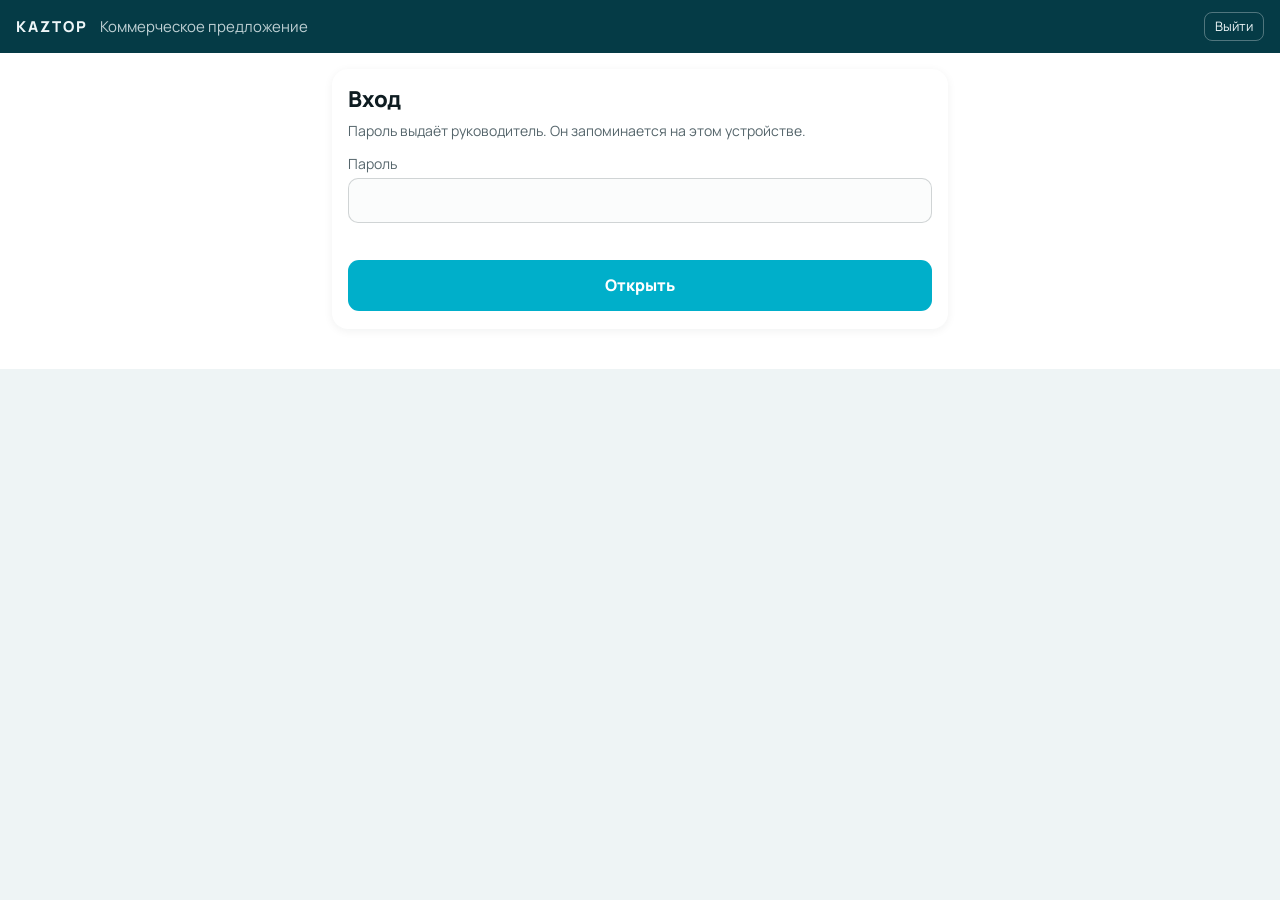
==== index.html @ ac6364ca "Kaztop KP web" ====
<!doctype html>
<html lang="ru">
<head>
<meta charset="utf-8">
<meta name="viewport" content="width=device-width, initial-scale=1, viewport-fit=cover">
<meta name="robots" content="noindex, nofollow">
<meta name="theme-color" content="#053b46">
<title>Kaztop · коммерческое предложение</title>
<link rel="stylesheet" href="kp.css">
<link rel="stylesheet" href="ui.css">
</head>
<body>
<header class="top"><span class="top__brand">KAZTOP</span><span class="top__title">Коммерческое предложение</span><button type="button" id="b-logout" class="top__out" title="Выйти">Выйти</button></header>

<section id="lock" class="screen" hidden>
  <form id="lock-form" class="panel">
    <h1>Вход</h1>
    <p class="hint">Пароль выдаёт руководитель. Он запоминается на этом устройстве.</p>
    <label class="field"><span>Пароль</span><input id="password" type="password" autocomplete="current-password" required></label>
    <p id="lock-error" class="error" role="alert"></p>
    <button type="submit" class="primary">Открыть</button>
  </form>
</section>

<section id="form" class="screen" hidden>
  <form id="kp-form" class="panel" autocomplete="off">
    <h1>Новое КП</h1>
    <label class="field"><span>Что за помещение</span><input id="f-object" type="text" placeholder="Склад готовой продукции" required maxlength="60"></label>
    <label class="field"><span>Компания или объект</span><input id="f-company" type="text" placeholder="ТОО «Ромашка» (можно пусто)" maxlength="60"></label>
    <div class="row">
      <label class="field"><span>Площадь, м²</span><input id="f-area" type="text" inputmode="decimal" placeholder="1200" required></label>
      <label class="field"><span>Город</span><input id="f-city" type="text" placeholder="Караганда" maxlength="40"></label>
    </div>
    <label class="field"><span>Тип помещения</span><select id="f-room"></select></label>
    <label class="field"><span>Конструкция пола</span><select id="f-system"></select></label>
    <label class="field"><span>Показать вариант для сравнения</span><select id="f-alt"></select></label>
    <label class="field"><span>Основание</span><select id="f-base"></select></label>
    <div class="row">
      <label class="field"><span>Цвет RAL</span><select id="f-ral"></select></label>
      <label class="field"><span>Номер КП</span><input id="f-number" type="text" required></label>
    </div>
    <label class="field" hidden><span>Менеджер</span><select id="f-manager"></select></label>
    <label class="check"><input id="f-colour" type="checkbox"> Добавить страницу с цветами и флоками</label>
    <p class="hint">Без ФИО и телефонов клиента: в КП только компания, объект и город. Цены действуют <span id="f-valid"></span> дней.</p>
    <p id="form-error" class="error" role="alert"></p>
    <button type="submit" class="primary">Собрать КП</button>
  </form>
</section>

<section id="result" class="screen" hidden>
  <div class="panel panel--bar">
    <div class="bar-title" id="r-title"></div>
    <div class="actions">
      <button type="button" id="b-download" class="primary">Скачать PDF</button>
      <button type="button" id="b-share" class="primary" hidden>Отправить в WhatsApp</button>
      <button type="button" id="b-copy">Текст сообщения</button>
      <button type="button" id="b-edit">Изменить</button>
    </div>
    <p id="status" class="status"></p>
    <textarea id="wa-text" class="wa-text" rows="5" readonly hidden></textarea>
  </div>
  <div class="preview"><div id="pages" class="pages"></div></div>
  <div id="a4" class="a4-holder" aria-hidden="true"></div>
</section>

<script src="vendor/html2canvas.min.js"></script>
<script src="vendor/jspdf.umd.min.js"></script>
<script src="app.js"></script>
<script src="ui.js"></script>
</body>
</html>
---- kp.css ----
/* КП Kaztop: страницы под телефон 390×693 px. Токены сайта kaztop.com.kz. Шрифты статические (без Type 3). */
@font-face { font-family: "Manrope"; src: url("assets/fonts/Manrope-400.ttf") format("truetype"); font-weight: 400; font-style: normal; }
@font-face { font-family: "Manrope"; src: url("assets/fonts/Manrope-500.ttf") format("truetype"); font-weight: 500; font-style: normal; }
@font-face { font-family: "Manrope"; src: url("assets/fonts/Manrope-600.ttf") format("truetype"); font-weight: 600; font-style: normal; }
@font-face { font-family: "Manrope"; src: url("assets/fonts/Manrope-700.ttf") format("truetype"); font-weight: 700; font-style: normal; }
@font-face { font-family: "Manrope"; src: url("assets/fonts/Manrope-800.ttf") format("truetype"); font-weight: 800; font-style: normal; }
@font-face { font-family: "Unbounded"; src: url("assets/fonts/Unbounded-700.ttf") format("truetype"); font-weight: 700; font-style: normal; }
@font-face { font-family: "Unbounded"; src: url("assets/fonts/Unbounded-800.ttf") format("truetype"); font-weight: 800; font-style: normal; }
/* Знак тенге U+20B8 есть только в Unbounded: подставляем его на любой вес без синтеза */
@font-face { font-family: "Tenge"; src: url("assets/fonts/Unbounded-700.ttf") format("truetype"); font-weight: 100 900; font-style: normal; unicode-range: U+20B8; }

:root {
  --kz: #00afca;
  --kz-deep: #053b46;
  --kz-300: #5fd2e2;
  --gold: #ffce1f;
  --gold-deep: #efb400;
  --ink: #06171c;
  --ink-2: #0b242c;
  --bg: #fbfcfc;
  --surface: #ffffff;
  --surface-2: #eef4f5;
  --text: #0e1c21;
  --muted: #55656b;
  --on-dark: #eef6f8;
  --on-dark-muted: #9fb9c0;
  --line: rgba(14, 28, 33, 0.10);
  --line-dark: rgba(255, 255, 255, 0.14);
  --radius: 16px;
  --radius-sm: 11px;
  --font: "Manrope", "Tenge", "Segoe UI", system-ui, sans-serif;
  --font-num: "Unbounded", "Tenge", "Manrope", sans-serif;
  --pw: 390px;
  --ph: 693px;
  --pad: 22px;
}

@page { size: 390px 693px; margin: 0; }
* { box-sizing: border-box; }
html, body { margin: 0; padding: 0; background: #fff; }
body {
  font-family: var(--font);
  font-size: 15px;
  line-height: 1.45;
  color: var(--text);
  -webkit-print-color-adjust: exact;
  print-color-adjust: exact;
}
a { color: inherit; text-decoration: none; }
p { margin: 0; }
ul { margin: 0; padding: 0; list-style: none; }
img { display: block; }

.page {
  width: var(--pw);
  height: var(--ph);
  overflow: hidden;
  position: relative;
  padding: var(--pad);
  background: var(--bg);
  break-after: page;
  page-break-after: always;
  display: flex;
  flex-direction: column;
}
.page:last-child { break-after: auto; page-break-after: auto; }
.page--dark { background: var(--ink); color: var(--on-dark); }

/* Бегущая шапка страницы */
.rh { display: flex; justify-content: space-between; align-items: center; font-size: 14px; color: var(--muted); font-weight: 600; margin-bottom: 14px; }
.page--dark .rh { color: var(--on-dark-muted); }
.rh__brand { display: inline-flex; align-items: center; gap: 6px; letter-spacing: 0.04em; }
.rh__brand svg { width: 16px; height: 16px; color: var(--kz); }
.rh__num { font-weight: 500; }

h1, h2, h3 { margin: 0; font-weight: 800; letter-spacing: -0.01em; line-height: 1.12; }
h2 { font-size: 24px; margin-bottom: 12px; }
h3 { font-size: 16px; margin-bottom: 6px; }
.eyebrow { font-size: 14px; font-weight: 700; color: var(--kz); text-transform: uppercase; letter-spacing: 0.08em; margin-bottom: 6px; }
.page--dark .eyebrow { color: var(--kz-300); }
.muted { color: var(--muted); }
.page--dark .muted { color: var(--on-dark-muted); }
.small { font-size: 14px; }
.lead { font-size: 16px; font-weight: 700; }
.gives { color: var(--muted); margin-top: 4px; }
.spacer { flex: 1; }

/* Обложка */
.cover { padding: 0; background: var(--ink); color: var(--on-dark); }
.cover__photo { position: absolute; left: 0; top: 0; width: 390px; height: 400px; background-size: cover; background-position: center; }
.cover__shade { position: absolute; left: 0; top: 0; width: 390px; height: 400px; background: linear-gradient(180deg, rgba(6,23,28,0.35) 0%, rgba(6,23,28,0.05) 45%, rgba(6,23,28,0.92) 100%); }
.cover__brand { position: absolute; left: 22px; top: 20px; display: flex; align-items: center; gap: 8px; color: #fff; font-weight: 800; letter-spacing: 0.12em; font-size: 16px; }
.cover__brand svg { width: 30px; height: 30px; }
.cover__body { position: absolute; left: 0; right: 0; top: 330px; bottom: 0; padding: 0 22px 22px; display: flex; flex-direction: column; }
.cover__title { font-size: 30px; line-height: 1.1; font-weight: 800; color: #fff; margin: 4px 0 10px; }
.cover__meta { font-size: 16px; color: var(--on-dark); font-weight: 500; }
.cover__meta strong { color: var(--gold); font-weight: 700; }
.cover__sys { margin-top: 14px; padding-top: 12px; border-top: 1px solid var(--line-dark); font-size: 15px; color: var(--on-dark-muted); }
.cover__sys b { color: #fff; font-weight: 700; }
.cover__foot { margin-top: auto; font-size: 14px; color: var(--on-dark-muted); display: flex; justify-content: space-between; gap: 12px; }
.cover__foot b { color: var(--on-dark); font-weight: 600; }

/* Карточки и списки */
.card { background: var(--surface-2); border-radius: var(--radius); padding: 14px 16px; }
.card--white { background: var(--surface); border: 1px solid var(--line); }
.kv { display: grid; grid-template-columns: 112px 1fr; row-gap: 6px; column-gap: 12px; font-size: 15px; }
.kv dt { color: var(--muted); font-weight: 500; }
.kv dd { margin: 0; font-weight: 600; }
.ticks li { position: relative; padding-left: 18px; margin: 6px 0; }
.ticks li::before { content: ""; position: absolute; left: 0; top: 8px; width: 9px; height: 9px; background: var(--kz); border-radius: 2px; }
.page--dark .ticks li::before { background: var(--kz-300); }
.sect { margin-top: 14px; }

/* Схема слоёв и легенда */
.slab { margin: 0 0 8px; }
.slab svg { width: 100%; height: auto; display: block; }
.legend li { display: grid; grid-template-columns: 26px 1fr; column-gap: 10px; margin: 0 0 7px; align-items: start; }
.legend .n { width: 24px; height: 24px; border-radius: 50%; background: var(--ink); color: #fff; font-size: 14px; font-weight: 700; display: flex; align-items: center; justify-content: center; margin-top: 1px; }
.legend b { font-weight: 700; }
.legend .how { color: var(--muted); font-size: 14px; }
.legend .spec { font-weight: 600; color: var(--kz-deep); font-size: 14px; white-space: nowrap; }

/* Стоимость */
.price__big { font-family: var(--font-num); font-weight: 800; font-size: 40px; line-height: 1; color: var(--gold); margin: 6px 0 4px; }
.price__big small { font-family: var(--font); font-size: 18px; font-weight: 700; color: var(--on-dark); letter-spacing: 0; margin-left: 4px; }
.price__total { font-size: 17px; font-weight: 600; color: var(--on-dark); margin-bottom: 14px; }
.price__total b { color: #fff; font-weight: 800; }
.bar { display: flex; height: 12px; border-radius: 6px; overflow: hidden; margin: 8px 0 6px; }
.bar__m { background: var(--kz); }
.bar__w { background: var(--gold); }
.bar-legend { display: flex; justify-content: space-between; font-size: 14px; color: var(--on-dark-muted); gap: 10px; }
.bar-legend b { color: var(--on-dark); font-weight: 700; }
.terms { margin-top: 14px; padding-top: 12px; border-top: 1px solid var(--line-dark); font-size: 14px; color: var(--on-dark-muted); }
.terms b { color: var(--on-dark); font-weight: 600; }
.scope { display: grid; grid-template-columns: 1fr 1fr; gap: 12px; margin-top: 14px; font-size: 14px; }
.scope h3 { font-size: 14px; color: var(--kz-300); text-transform: uppercase; letter-spacing: 0.06em; margin-bottom: 4px; }
.scope li { margin: 4px 0; padding-left: 12px; position: relative; color: var(--on-dark); }
.scope li::before { content: ""; position: absolute; left: 0; top: 8px; width: 5px; height: 5px; border-radius: 50%; background: var(--kz-300); }
.scope .no li::before { background: var(--on-dark-muted); }
.scope .no li { color: var(--on-dark-muted); }

/* Таблица расчёта */
.est { font-size: 14px; }
.est__group { font-weight: 700; color: var(--kz-deep); text-transform: uppercase; letter-spacing: 0.06em; font-size: 14px; margin: 6px 0 2px; }
.est__row { display: flex; justify-content: space-between; gap: 10px; padding: 4px 0; border-bottom: 1px solid var(--line); line-height: 1.3; }
.est__row .nm { font-weight: 600; }
.est__row .calc { color: var(--muted); }
.est__row .sum { font-weight: 700; white-space: nowrap; }
.est__total { display: flex; justify-content: space-between; padding: 5px 0; font-weight: 700; }
.est__total.grand { border-top: 2px solid var(--ink); margin-top: 4px; font-size: 16px; }
.est__total.per { color: var(--kz-deep); }

/* Варианты */
.opt { background: var(--surface-2); border-radius: var(--radius); padding: 14px 16px; margin-bottom: 12px; }
.opt--main { background: var(--kz-deep); color: var(--on-dark); }
.opt__tag { font-size: 14px; font-weight: 700; text-transform: uppercase; letter-spacing: 0.06em; color: var(--kz); margin-bottom: 4px; }
.opt--main .opt__tag { color: var(--gold); }
.opt__title { font-size: 16px; font-weight: 800; margin-bottom: 6px; }
.opt__num { font-family: var(--font-num); font-weight: 800; font-size: 24px; line-height: 1.1; }
.opt__num small { font-family: var(--font); font-size: 14px; font-weight: 600; margin-left: 4px; }
.opt__total { font-size: 14px; margin-top: 2px; }
.opt__note { font-size: 14px; color: var(--muted); margin-top: 6px; }
.opt--main .opt__note { color: var(--on-dark-muted); }

/* Факты и объекты */
.facts li { padding: 8px 0; border-bottom: 1px solid var(--line); font-weight: 600; }
.facts li:last-child { border-bottom: 0; }
.gallery { display: grid; grid-template-columns: 1fr 1fr; gap: 10px; margin-top: 8px; }
.gallery .ph { width: 100%; height: 108px; background-size: cover; background-position: center; border-radius: var(--radius-sm); }
.gallery figcaption { font-size: 14px; color: var(--muted); margin-top: 4px; line-height: 1.3; }
.gallery figure { margin: 0; }
.projects li { font-size: 14px; padding: 5px 0; border-bottom: 1px solid var(--line); }
.projects li b { font-weight: 700; }
.projects li span { color: var(--muted); }

/* Этапы */
.steps li { display: grid; grid-template-columns: 26px 1fr; column-gap: 10px; margin-bottom: 7px; }
.steps .n { font-family: var(--font-num); font-weight: 700; font-size: 14px; color: var(--kz); padding-top: 2px; }
.steps b { font-weight: 700; display: block; }
.steps p { font-size: 14px; color: var(--muted); line-height: 1.3; }
.cure { background: var(--kz-deep); color: var(--on-dark); border-radius: var(--radius); padding: 12px 16px; font-size: 14px; }
.cure b { color: #fff; font-weight: 700; }
.cure .t { color: var(--on-dark-muted); margin-top: 4px; }

/* Цвет */
.ral { display: grid; grid-template-columns: repeat(4, 1fr); gap: 10px; margin-top: 6px; }
.ral li { text-align: center; font-size: 14px; }
.ral .sw { width: 56px; height: 56px; border-radius: 50%; margin: 0 auto 4px; border: 3px solid var(--surface-2); }
.ral .is-chosen .sw { border-color: var(--kz); }
.ral .is-chosen { font-weight: 700; }
.flakes { display: grid; grid-template-columns: repeat(3, 1fr); gap: 8px; margin-top: 6px; }
.flakes .fl { width: 100%; height: 56px; background-size: cover; background-position: center; border-radius: 8px; }
.flakes li { text-align: center; font-size: 14px; color: var(--muted); }

/* Следующий шаг */
.btn { display: block; background: var(--kz); color: #fff; font-weight: 800; font-size: 17px; text-align: center; padding: 16px 18px; border-radius: var(--radius-sm); margin: 14px 0 10px; }
.btn svg { width: 20px; height: 20px; vertical-align: -4px; margin-right: 8px; }
.contact { font-size: 15px; margin-top: 6px; }
.contact b { font-weight: 700; }
.contact a { color: var(--kz-deep); font-weight: 700; }
.legal { font-size: 14px; color: var(--muted); margin-top: auto; padding-top: 12px; border-top: 1px solid var(--line); }
.sign { margin-top: 14px; font-size: 15px; }
.sign b { font-weight: 700; }
---- ui.css ----
/* Интерфейс конструктора (не страницы КП). */
html { background: #eef4f5; }
body { margin: 0; font-family: "Manrope", "Segoe UI", system-ui, sans-serif; color: #0e1c21; }
[hidden] { display: none !important; }
.top { position: sticky; top: 0; z-index: 5; display: flex; align-items: center; gap: 12px; padding: 12px 16px; background: #053b46; color: #eef6f8; font-size: 15px; }
.top__brand { font-weight: 800; letter-spacing: 0.12em; }
.top__title { opacity: 0.8; flex: 1; }
.top__out { background: none; border: 1px solid rgba(255,255,255,0.3); color: #eef6f8; border-radius: 8px; padding: 4px 10px; font: inherit; font-size: 13px; }
.screen { max-width: 640px; margin: 0 auto; padding: 16px 12px 40px; }
.panel { background: #fff; border-radius: 16px; padding: 18px 16px; box-shadow: 0 2px 10px rgba(14,28,33,0.06); }
.panel h1 { font-size: 22px; margin: 0 0 10px; font-weight: 800; }
.hint { color: #55656b; font-size: 14px; margin: 0 0 12px; }
.field { display: flex; flex-direction: column; gap: 4px; margin: 0 0 12px; font-size: 14px; color: #55656b; }
.field input, .field select { font: inherit; font-size: 16px; color: #0e1c21; padding: 10px 12px; border: 1px solid rgba(14,28,33,0.18); border-radius: 10px; background: #fbfcfc; }
.field input:focus, .field select:focus { outline: 2px solid #00afca; outline-offset: 1px; }
.row { display: grid; grid-template-columns: 1fr 1fr; gap: 10px; }
.check { display: flex; align-items: center; gap: 8px; margin: 4px 0 12px; font-size: 15px; }
.error { color: #c1121f; font-size: 14px; min-height: 1.2em; margin: 0 0 8px; }
button { font: inherit; cursor: pointer; }
.primary { background: #00afca; color: #fff; border: 0; border-radius: 11px; padding: 14px 18px; font-size: 16px; font-weight: 800; width: 100%; }
.primary:active { background: #0797ad; }
.panel--bar { position: sticky; top: 52px; z-index: 4; }
.bar-title { font-weight: 700; margin-bottom: 10px; font-size: 15px; }
.actions { display: grid; grid-template-columns: 1fr 1fr; gap: 8px; }
.actions button { border-radius: 11px; padding: 12px 10px; font-size: 15px; font-weight: 700; border: 1px solid rgba(14,28,33,0.18); background: #fff; }
.actions .primary { grid-column: 1 / -1; border: 0; }
.status { font-size: 14px; color: #55656b; margin: 10px 0 0; min-height: 1.2em; }
.status--ok { color: #0b6b3a; }
.status--warn { color: #9a6700; }
.status--err { color: #c1121f; }
.wa-text { width: 100%; margin-top: 8px; font: inherit; font-size: 14px; border-radius: 10px; border: 1px solid rgba(14,28,33,0.18); padding: 8px; }
.preview { margin-top: 14px; overflow: hidden; }
.pages { transform-origin: top left; width: 390px; }
.pages .page { margin: 0 0 12px; box-shadow: 0 2px 10px rgba(14,28,33,0.08); }
.a4-holder { position: absolute; left: -10000px; top: 0; width: 794px; }
.a4 { width: 794px; min-height: 1123px; padding: 53px 53px 60px; box-sizing: border-box; background: #fff; font-family: "Manrope", "Segoe UI", sans-serif; font-size: 14px; line-height: 1.35; color: #0e1c21; }
.a4 .head { text-align: center; margin-bottom: 15px; }
.a4 .head__name { font-size: 23px; font-weight: 800; letter-spacing: 0.02em; }
.a4 .head__addr { font-size: 12px; color: #55656b; }
.a4 .to { text-align: right; font-weight: 700; margin: 19px 0 26px; }
.a4 .title { text-align: center; font-weight: 800; font-size: 16px; margin-bottom: 6px; }
.a4 .num { text-align: center; color: #55656b; font-size: 12.7px; margin-bottom: 23px; }
.a4 table { border-collapse: collapse; width: 100%; font-size: 13.3px; }
.a4 th, .a4 td { border: 1px solid #0e1c21; padding: 6px 7.5px; vertical-align: middle; }
.a4 th { font-weight: 700; text-align: center; background: #eef4f5; }
.a4 td.r { text-align: right; white-space: nowrap; }
.a4 td.c { text-align: center; }
.a4 tr.zone td { background: #fff4c2; font-weight: 700; text-align: center; }
.a4 tr.grp td { font-weight: 700; text-align: center; border-left: 0; border-right: 0; }
.a4 tr.sum td { font-weight: 700; }
.a4 tr.grand td { font-weight: 800; font-size: 14px; }
.a4 tr.per td { font-weight: 700; border: 0; border-top: 1px solid #0e1c21; }
.a4 .terms { margin: 23px 0 0; font-style: italic; text-align: center; font-weight: 600; }
.a4 .legal { margin-top: 15px; font-size: 12px; color: #55656b; text-align: center; }
.a4 .sign { margin-top: 60px; display: flex; justify-content: space-between; font-weight: 700; padding: 0 38px; }
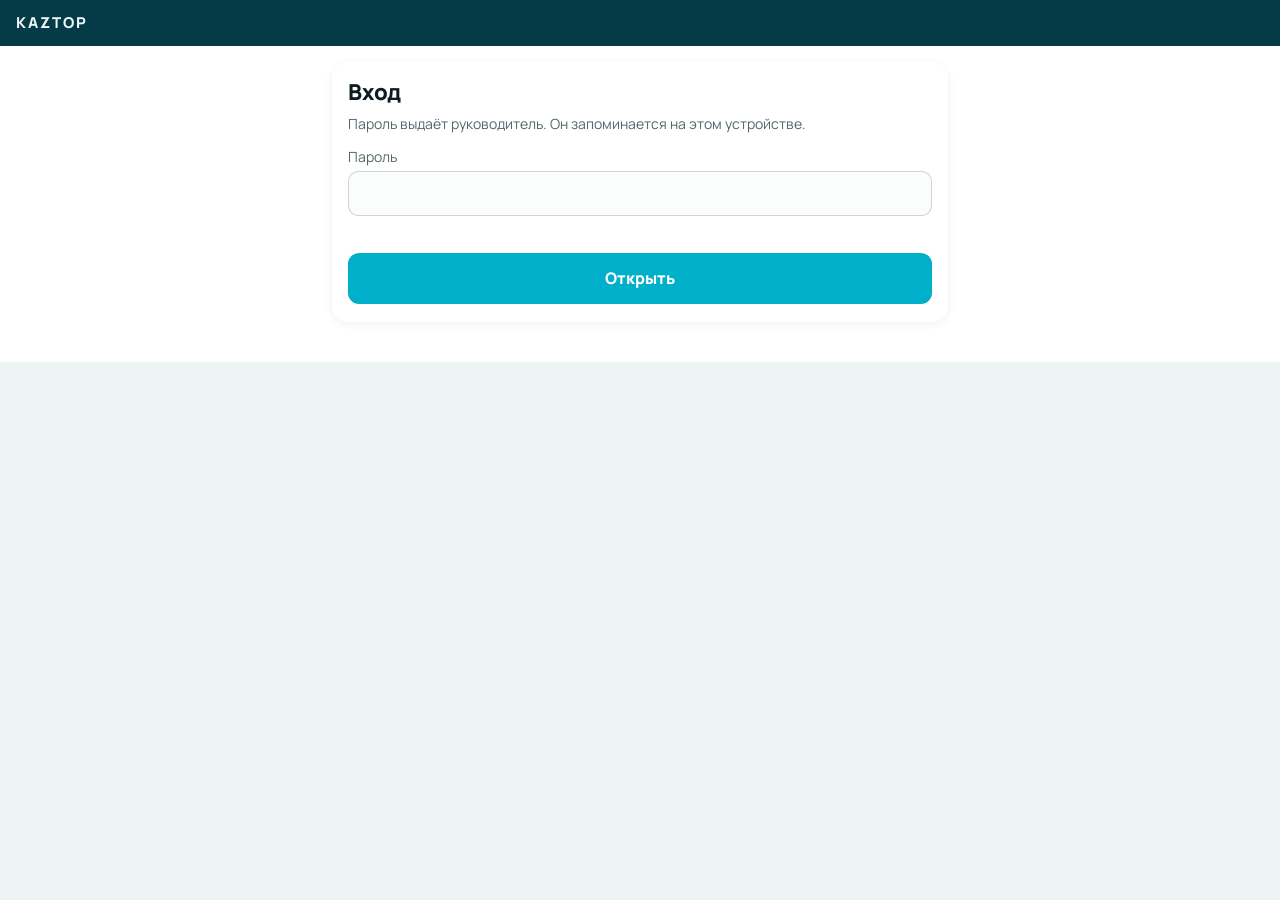
==== commit a998b47f: "Short concrete KP (4 pages + A4), shared history with revisions, reliable PDF download - PDF: cover " ====
--- a/index.html
+++ b/index.html
@@ -10,7 +10,14 @@
 <link rel="stylesheet" href="ui.css">
 </head>
 <body>
-<header class="top"><span class="top__brand">KAZTOP</span><span class="top__title">Коммерческое предложение</span><button type="button" id="b-logout" class="top__out" title="Выйти">Выйти</button></header>
+<header class="top">
+  <span class="top__brand">KAZTOP</span>
+  <nav id="nav" class="top__nav" hidden>
+    <button type="button" id="nav-form">Новое КП</button>
+    <button type="button" id="nav-history">История</button>
+  </nav>
+  <button type="button" id="b-logout" class="top__out" title="Выйти" hidden>Выйти</button>
+</header>
 
 <section id="lock" class="screen" hidden>
   <form id="lock-form" class="panel">
@@ -24,7 +31,8 @@
 
 <section id="form" class="screen" hidden>
   <form id="kp-form" class="panel" autocomplete="off">
-    <h1>Новое КП</h1>
+    <h1 id="form-title">Новое КП</h1>
+    <p id="form-edit" class="edit-note" hidden><span id="form-edit-text"></span> <button type="button" id="b-new" class="linklike">Начать новое КП</button></p>
     <label class="field"><span>Что за помещение</span><input id="f-object" type="text" placeholder="Склад готовой продукции" required maxlength="60"></label>
     <label class="field"><span>Компания или объект</span><input id="f-company" type="text" placeholder="ТОО «Ромашка» (можно пусто)" maxlength="60"></label>
     <div class="row">
@@ -33,8 +41,14 @@
     </div>
     <label class="field"><span>Тип помещения</span><select id="f-room"></select></label>
     <label class="field"><span>Конструкция пола</span><select id="f-system"></select></label>
+    <label class="field"><span>Толщина, мм <small id="f-th-range" class="muted-inline"></small></span><input id="f-th" type="number" inputmode="decimal" step="0.1"></label>
+    <label class="field"><span>Основание</span><select id="f-base"></select></label>
+    <fieldset class="fieldset">
+      <legend>Подготовка основания и дополнительно</legend>
+      <div id="addons"></div>
+      <p class="hint">Для позиций в м.п. укажите длину. Выбор основания отмечает подходящие позиции, их можно снять.</p>
+    </fieldset>
     <label class="field"><span>Показать вариант для сравнения</span><select id="f-alt"></select></label>
-    <label class="field"><span>Основание</span><select id="f-base"></select></label>
     <div class="row">
       <label class="field"><span>Цвет RAL</span><select id="f-ral"></select></label>
       <label class="field"><span>Номер КП</span><input id="f-number" type="text" required></label>
@@ -50,17 +64,36 @@
 <section id="result" class="screen" hidden>
   <div class="panel panel--bar">
     <div class="bar-title" id="r-title"></div>
-    <div class="actions">
-      <button type="button" id="b-download" class="primary">Скачать PDF</button>
-      <button type="button" id="b-share" class="primary" hidden>Отправить в WhatsApp</button>
-      <button type="button" id="b-copy">Текст сообщения</button>
+    <div id="act-make" class="actions">
+      <button type="button" id="b-pdf" class="primary">Получить PDF</button>
+    </div>
+    <div id="act-ready" class="actions" hidden>
+      <div id="linkbox" class="linkbox" hidden><span class="linkbox__label">Ссылка на PDF</span><a id="pdf-link" href="#" target="_blank" rel="noopener"></a><button type="button" id="b-link-copy">Копировать</button></div>
+      <button type="button" id="b-chief" class="primary">Отправить руководителю</button>
+      <button type="button" id="b-share" hidden>Поделиться файлом</button>
+      <a id="b-download" class="btn-a" href="#" download>Скачать PDF</a>
+      <button type="button" id="b-retry" class="wide" hidden>Сохранить в историю ещё раз</button>
+    </div>
+    <div class="actions actions--minor">
       <button type="button" id="b-edit">Изменить</button>
+      <button type="button" id="b-copy">Текст для клиента</button>
     </div>
-    <p id="status" class="status"></p>
+    <p id="status" class="status" role="status"></p>
+    <p id="dl-hint" class="hint hint--small" hidden>Если вместо файла открылась ссылка вида blob:, нажмите «Поделиться файлом» или откройте ссылку на PDF.</p>
     <textarea id="wa-text" class="wa-text" rows="5" readonly hidden></textarea>
   </div>
   <div class="preview"><div id="pages" class="pages"></div></div>
   <div id="a4" class="a4-holder" aria-hidden="true"></div>
+</section>
+
+<section id="history" class="screen" hidden>
+  <div class="panel">
+    <div class="h-head"><h1>История КП</h1><button type="button" id="b-h-refresh" class="small-btn">Обновить</button></div>
+    <p id="h-note" class="hint"></p>
+    <input id="h-search" class="search" type="search" placeholder="Номер, объект, город, менеджер" autocomplete="off">
+    <p id="h-status" class="status" role="status"></p>
+    <div id="h-list" class="h-list"></div>
+  </div>
 </section>
 
 <script src="vendor/html2canvas.min.js"></script>
--- a/kp.css
+++ b/kp.css
@@ -64,11 +64,9 @@
   flex-direction: column;
 }
 .page:last-child { break-after: auto; page-break-after: auto; }
-.page--dark { background: var(--ink); color: var(--on-dark); }
 
 /* Бегущая шапка страницы */
 .rh { display: flex; justify-content: space-between; align-items: center; font-size: 14px; color: var(--muted); font-weight: 600; margin-bottom: 14px; }
-.page--dark .rh { color: var(--on-dark-muted); }
 .rh__brand { display: inline-flex; align-items: center; gap: 6px; letter-spacing: 0.04em; }
 .rh__brand svg { width: 16px; height: 16px; color: var(--kz); }
 .rh__num { font-weight: 500; }
@@ -77,110 +75,64 @@
 h2 { font-size: 24px; margin-bottom: 12px; }
 h3 { font-size: 16px; margin-bottom: 6px; }
 .eyebrow { font-size: 14px; font-weight: 700; color: var(--kz); text-transform: uppercase; letter-spacing: 0.08em; margin-bottom: 6px; }
-.page--dark .eyebrow { color: var(--kz-300); }
 .muted { color: var(--muted); }
-.page--dark .muted { color: var(--on-dark-muted); }
 .small { font-size: 14px; }
-.lead { font-size: 16px; font-weight: 700; }
-.gives { color: var(--muted); margin-top: 4px; }
 .spacer { flex: 1; }
 
-/* Обложка */
+/* Обложка: объект, конструкция и цена */
 .cover { padding: 0; background: var(--ink); color: var(--on-dark); }
-.cover__photo { position: absolute; left: 0; top: 0; width: 390px; height: 400px; background-size: cover; background-position: center; }
-.cover__shade { position: absolute; left: 0; top: 0; width: 390px; height: 400px; background: linear-gradient(180deg, rgba(6,23,28,0.35) 0%, rgba(6,23,28,0.05) 45%, rgba(6,23,28,0.92) 100%); }
+.cover__photo { position: absolute; left: 0; top: 0; width: 390px; height: 262px; background-size: cover; background-position: center; }
+/* Затемнение заходит ниже фото и заканчивается сплошным цветом: в растре html2canvas край фото не виден */
+.cover__shade { position: absolute; left: 0; top: 0; width: 390px; height: 268px; background: linear-gradient(180deg, rgba(6,23,28,0.42) 0%, rgba(6,23,28,0.08) 28%, rgba(6,23,28,0.74) 60%, rgba(6,23,28,1) 90%, rgba(6,23,28,1) 100%); }
 .cover__brand { position: absolute; left: 22px; top: 20px; display: flex; align-items: center; gap: 8px; color: #fff; font-weight: 800; letter-spacing: 0.12em; font-size: 16px; }
 .cover__brand svg { width: 30px; height: 30px; }
-.cover__body { position: absolute; left: 0; right: 0; top: 330px; bottom: 0; padding: 0 22px 22px; display: flex; flex-direction: column; }
-.cover__title { font-size: 30px; line-height: 1.1; font-weight: 800; color: #fff; margin: 4px 0 10px; }
+.cover__body { position: absolute; left: 0; right: 0; top: 120px; bottom: 0; padding: 0 22px 22px; display: flex; flex-direction: column; }
+/* Отступ над текстом обложки: 76 px, сжимается до нуля, если название и варианты длинные */
+.cover__gap { flex: 0 1 76px; }
+.cover .eyebrow { color: var(--kz-300); }
+.cover__title { font-size: 28px; line-height: 1.1; font-weight: 800; color: #fff; margin: 2px 0 8px; }
 .cover__meta { font-size: 16px; color: var(--on-dark); font-weight: 500; }
 .cover__meta strong { color: var(--gold); font-weight: 700; }
-.cover__sys { margin-top: 14px; padding-top: 12px; border-top: 1px solid var(--line-dark); font-size: 15px; color: var(--on-dark-muted); }
-.cover__sys b { color: #fff; font-weight: 700; }
-.cover__foot { margin-top: auto; font-size: 14px; color: var(--on-dark-muted); display: flex; justify-content: space-between; gap: 12px; }
+.cover__sys { margin-top: 12px; padding-top: 10px; border-top: 1px solid var(--line-dark); font-size: 15px; font-weight: 700; color: #fff; line-height: 1.35; }
+.cover__price { font-family: var(--font-num); font-weight: 800; font-size: 40px; line-height: 1; color: var(--gold); margin: 14px 0 6px; }
+.cover__price small { font-family: var(--font); font-size: 18px; font-weight: 700; color: var(--on-dark); margin-left: 6px; }
+.cover__total { font-size: 16px; font-weight: 600; color: var(--on-dark); }
+.cover__total b { color: #fff; font-weight: 800; }
+.cover__note { font-size: 14px; color: var(--on-dark-muted); margin-top: 2px; }
+.cover__alt { font-size: 14px; color: var(--on-dark-muted); margin-top: 10px; padding: 8px 12px; border-radius: var(--radius-sm); background: rgba(255, 255, 255, 0.07); line-height: 1.35; }
+.cover__alt b { color: var(--on-dark); font-weight: 700; }
+.cover__foot { margin-top: auto; padding-top: 12px; font-size: 14px; color: var(--on-dark-muted); display: flex; justify-content: space-between; gap: 12px; }
 .cover__foot b { color: var(--on-dark); font-weight: 600; }
 
-/* Карточки и списки */
+/* Карточки */
 .card { background: var(--surface-2); border-radius: var(--radius); padding: 14px 16px; }
 .card--white { background: var(--surface); border: 1px solid var(--line); }
-.kv { display: grid; grid-template-columns: 112px 1fr; row-gap: 6px; column-gap: 12px; font-size: 15px; }
-.kv dt { color: var(--muted); font-weight: 500; }
-.kv dd { margin: 0; font-weight: 600; }
-.ticks li { position: relative; padding-left: 18px; margin: 6px 0; }
-.ticks li::before { content: ""; position: absolute; left: 0; top: 8px; width: 9px; height: 9px; background: var(--kz); border-radius: 2px; }
-.page--dark .ticks li::before { background: var(--kz-300); }
 .sect { margin-top: 14px; }
 
 /* Схема слоёв и легенда */
 .slab { margin: 0 0 8px; }
-.slab svg { width: 100%; height: auto; display: block; }
-.legend li { display: grid; grid-template-columns: 26px 1fr; column-gap: 10px; margin: 0 0 7px; align-items: start; }
-.legend .n { width: 24px; height: 24px; border-radius: 50%; background: var(--ink); color: #fff; font-size: 14px; font-weight: 700; display: flex; align-items: center; justify-content: center; margin-top: 1px; }
+.slab svg { width: 100%; height: auto; max-height: 150px; display: block; }
+.legend li { display: grid; grid-template-columns: 26px 1fr; column-gap: 10px; margin: 0 0 6px; align-items: start; }
+/* Номер слоя - SVG: в растре html2canvas цифра остаётся по центру круга */
+.legend .n { width: 24px; height: 24px; display: block; margin-top: 1px; }
 .legend b { font-weight: 700; }
-.legend .how { color: var(--muted); font-size: 14px; }
+.legend .how { color: var(--muted); font-size: 14px; line-height: 1.3; }
 .legend .spec { font-weight: 600; color: var(--kz-deep); font-size: 14px; white-space: nowrap; }
-
-/* Стоимость */
-.price__big { font-family: var(--font-num); font-weight: 800; font-size: 40px; line-height: 1; color: var(--gold); margin: 6px 0 4px; }
-.price__big small { font-family: var(--font); font-size: 18px; font-weight: 700; color: var(--on-dark); letter-spacing: 0; margin-left: 4px; }
-.price__total { font-size: 17px; font-weight: 600; color: var(--on-dark); margin-bottom: 14px; }
-.price__total b { color: #fff; font-weight: 800; }
-.bar { display: flex; height: 12px; border-radius: 6px; overflow: hidden; margin: 8px 0 6px; }
-.bar__m { background: var(--kz); }
-.bar__w { background: var(--gold); }
-.bar-legend { display: flex; justify-content: space-between; font-size: 14px; color: var(--on-dark-muted); gap: 10px; }
-.bar-legend b { color: var(--on-dark); font-weight: 700; }
-.terms { margin-top: 14px; padding-top: 12px; border-top: 1px solid var(--line-dark); font-size: 14px; color: var(--on-dark-muted); }
-.terms b { color: var(--on-dark); font-weight: 600; }
-.scope { display: grid; grid-template-columns: 1fr 1fr; gap: 12px; margin-top: 14px; font-size: 14px; }
-.scope h3 { font-size: 14px; color: var(--kz-300); text-transform: uppercase; letter-spacing: 0.06em; margin-bottom: 4px; }
-.scope li { margin: 4px 0; padding-left: 12px; position: relative; color: var(--on-dark); }
-.scope li::before { content: ""; position: absolute; left: 0; top: 8px; width: 5px; height: 5px; border-radius: 50%; background: var(--kz-300); }
-.scope .no li::before { background: var(--on-dark-muted); }
-.scope .no li { color: var(--on-dark-muted); }
+.basebox { margin-top: 10px; background: var(--surface-2); border-radius: var(--radius-sm); padding: 10px 12px; font-size: 14px; line-height: 1.4; }
+.basebox b { font-weight: 700; }
 
 /* Таблица расчёта */
 .est { font-size: 14px; }
 .est__group { font-weight: 700; color: var(--kz-deep); text-transform: uppercase; letter-spacing: 0.06em; font-size: 14px; margin: 6px 0 2px; }
-.est__row { display: flex; justify-content: space-between; gap: 10px; padding: 4px 0; border-bottom: 1px solid var(--line); line-height: 1.3; }
+.est__row { padding: 3px 0 5px; border-bottom: 1px solid var(--line); line-height: 1.25; }
 .est__row .nm { font-weight: 600; }
+.est__row .ln { display: flex; justify-content: space-between; gap: 10px; }
 .est__row .calc { color: var(--muted); }
 .est__row .sum { font-weight: 700; white-space: nowrap; }
+.est__row--one { display: flex; justify-content: space-between; align-items: baseline; gap: 10px; }
 .est__total { display: flex; justify-content: space-between; padding: 5px 0; font-weight: 700; }
 .est__total.grand { border-top: 2px solid var(--ink); margin-top: 4px; font-size: 16px; }
 .est__total.per { color: var(--kz-deep); }
-
-/* Варианты */
-.opt { background: var(--surface-2); border-radius: var(--radius); padding: 14px 16px; margin-bottom: 12px; }
-.opt--main { background: var(--kz-deep); color: var(--on-dark); }
-.opt__tag { font-size: 14px; font-weight: 700; text-transform: uppercase; letter-spacing: 0.06em; color: var(--kz); margin-bottom: 4px; }
-.opt--main .opt__tag { color: var(--gold); }
-.opt__title { font-size: 16px; font-weight: 800; margin-bottom: 6px; }
-.opt__num { font-family: var(--font-num); font-weight: 800; font-size: 24px; line-height: 1.1; }
-.opt__num small { font-family: var(--font); font-size: 14px; font-weight: 600; margin-left: 4px; }
-.opt__total { font-size: 14px; margin-top: 2px; }
-.opt__note { font-size: 14px; color: var(--muted); margin-top: 6px; }
-.opt--main .opt__note { color: var(--on-dark-muted); }
-
-/* Факты и объекты */
-.facts li { padding: 8px 0; border-bottom: 1px solid var(--line); font-weight: 600; }
-.facts li:last-child { border-bottom: 0; }
-.gallery { display: grid; grid-template-columns: 1fr 1fr; gap: 10px; margin-top: 8px; }
-.gallery .ph { width: 100%; height: 108px; background-size: cover; background-position: center; border-radius: var(--radius-sm); }
-.gallery figcaption { font-size: 14px; color: var(--muted); margin-top: 4px; line-height: 1.3; }
-.gallery figure { margin: 0; }
-.projects li { font-size: 14px; padding: 5px 0; border-bottom: 1px solid var(--line); }
-.projects li b { font-weight: 700; }
-.projects li span { color: var(--muted); }
-
-/* Этапы */
-.steps li { display: grid; grid-template-columns: 26px 1fr; column-gap: 10px; margin-bottom: 7px; }
-.steps .n { font-family: var(--font-num); font-weight: 700; font-size: 14px; color: var(--kz); padding-top: 2px; }
-.steps b { font-weight: 700; display: block; }
-.steps p { font-size: 14px; color: var(--muted); line-height: 1.3; }
-.cure { background: var(--kz-deep); color: var(--on-dark); border-radius: var(--radius); padding: 12px 16px; font-size: 14px; }
-.cure b { color: #fff; font-weight: 700; }
-.cure .t { color: var(--on-dark-muted); margin-top: 4px; }
 
 /* Цвет */
 .ral { display: grid; grid-template-columns: repeat(4, 1fr); gap: 10px; margin-top: 6px; }
@@ -192,12 +144,20 @@
 .flakes .fl { width: 100%; height: 56px; background-size: cover; background-position: center; border-radius: 8px; }
 .flakes li { text-align: center; font-size: 14px; color: var(--muted); }
 
-/* Следующий шаг */
-.btn { display: block; background: var(--kz); color: #fff; font-weight: 800; font-size: 17px; text-align: center; padding: 16px 18px; border-radius: var(--radius-sm); margin: 14px 0 10px; }
+/* Условия и следующий шаг */
+.scope { display: grid; grid-template-columns: 1fr 1fr; gap: 12px; font-size: 14px; line-height: 1.35; }
+.scope h3 { font-size: 14px; color: var(--kz-deep); text-transform: uppercase; letter-spacing: 0.06em; margin-bottom: 4px; }
+.scope li { margin: 3px 0; padding-left: 12px; position: relative; }
+.scope li::before { content: ""; position: absolute; left: 0; top: 7px; width: 5px; height: 5px; border-radius: 50%; background: var(--kz); }
+.scope .no li { color: var(--muted); }
+.scope .no li::before { background: var(--muted); }
+.terms { margin-top: 12px; padding: 10px 14px; font-size: 14px; line-height: 1.4; }
+.terms p + p { margin-top: 4px; }
+.terms b { font-weight: 700; }
+.btn { display: block; background: var(--kz); color: #fff; font-weight: 800; font-size: 17px; text-align: center; padding: 14px 18px; border-radius: var(--radius-sm); margin: 12px 0 8px; }
 .btn svg { width: 20px; height: 20px; vertical-align: -4px; margin-right: 8px; }
-.contact { font-size: 15px; margin-top: 6px; }
+.contact { font-size: 15px; margin-top: 4px; }
 .contact b { font-weight: 700; }
 .contact a { color: var(--kz-deep); font-weight: 700; }
-.legal { font-size: 14px; color: var(--muted); margin-top: auto; padding-top: 12px; border-top: 1px solid var(--line); }
-.sign { margin-top: 14px; font-size: 15px; }
-.sign b { font-weight: 700; }
+.contact.small { font-size: 14px; line-height: 1.4; }
+.legal { font-size: 14px; color: var(--muted); margin-top: auto; padding-top: 10px; border-top: 1px solid var(--line); line-height: 1.4; }
--- a/ui.css
+++ b/ui.css
@@ -4,16 +4,20 @@
 [hidden] { display: none !important; }
 .top { position: sticky; top: 0; z-index: 5; display: flex; align-items: center; gap: 12px; padding: 12px 16px; background: #053b46; color: #eef6f8; font-size: 15px; }
 .top__brand { font-weight: 800; letter-spacing: 0.12em; }
-.top__title { opacity: 0.8; flex: 1; }
-.top__out { background: none; border: 1px solid rgba(255,255,255,0.3); color: #eef6f8; border-radius: 8px; padding: 4px 10px; font: inherit; font-size: 13px; }
+.top__nav { display: flex; gap: 4px; flex: 1; }
+.top__nav button { background: none; border: 0; color: #9fb9c0; font: inherit; font-size: 15px; font-weight: 700; padding: 6px 8px; border-radius: 8px; }
+.top__nav button.is-active { color: #fff; background: rgba(255,255,255,0.12); }
+.top__nav button:focus-visible, .top__out:focus-visible { outline: 2px solid #5fd2e2; outline-offset: 1px; }
+.top__out { margin-left: auto; background: none; border: 1px solid rgba(255,255,255,0.3); color: #eef6f8; border-radius: 8px; padding: 4px 10px; font: inherit; font-size: 13px; }
 .screen { max-width: 640px; margin: 0 auto; padding: 16px 12px 40px; }
 .panel { background: #fff; border-radius: 16px; padding: 18px 16px; box-shadow: 0 2px 10px rgba(14,28,33,0.06); }
 .panel h1 { font-size: 22px; margin: 0 0 10px; font-weight: 800; }
 .hint { color: #55656b; font-size: 14px; margin: 0 0 12px; }
+.hint a { color: #053b46; font-weight: 700; text-decoration: underline; }
 .field { display: flex; flex-direction: column; gap: 4px; margin: 0 0 12px; font-size: 14px; color: #55656b; }
-.field input, .field select { font: inherit; font-size: 16px; color: #0e1c21; padding: 10px 12px; border: 1px solid rgba(14,28,33,0.18); border-radius: 10px; background: #fbfcfc; }
+.field input, .field select { font: inherit; font-size: 16px; color: #0e1c21; padding: 10px 12px; border: 1px solid rgba(14,28,33,0.18); border-radius: 10px; background: #fbfcfc; width: 100%; min-width: 0; box-sizing: border-box; }
 .field input:focus, .field select:focus { outline: 2px solid #00afca; outline-offset: 1px; }
-.row { display: grid; grid-template-columns: 1fr 1fr; gap: 10px; }
+.row { display: grid; grid-template-columns: minmax(0, 1fr) minmax(0, 1fr); gap: 10px; }
 .check { display: flex; align-items: center; gap: 8px; margin: 4px 0 12px; font-size: 15px; }
 .error { color: #c1121f; font-size: 14px; min-height: 1.2em; margin: 0 0 8px; }
 button { font: inherit; cursor: pointer; }
@@ -23,7 +27,18 @@
 .bar-title { font-weight: 700; margin-bottom: 10px; font-size: 15px; }
 .actions { display: grid; grid-template-columns: 1fr 1fr; gap: 8px; }
 .actions button { border-radius: 11px; padding: 12px 10px; font-size: 15px; font-weight: 700; border: 1px solid rgba(14,28,33,0.18); background: #fff; }
-.actions .primary { grid-column: 1 / -1; border: 0; }
+.actions .primary, .actions .wide { grid-column: 1 / -1; }
+.actions .primary { border: 0; background: #00afca; color: #fff; }
+.actions--minor { margin-top: 8px; }
+.actions--minor button { font-weight: 600; padding: 10px; }
+.btn-a { display: flex; align-items: center; justify-content: center; border-radius: 11px; padding: 12px 10px; font-size: 15px; font-weight: 700; border: 1px solid rgba(14,28,33,0.18); background: #fff; color: #0e1c21; text-decoration: none; }
+.linkbox { grid-column: 1 / -1; display: grid; grid-template-columns: 1fr auto; gap: 4px 8px; align-items: center; background: #eef4f5; border-radius: 11px; padding: 8px 10px; }
+.linkbox__label { grid-column: 1 / -1; font-size: 13px; color: #55656b; }
+.linkbox a { color: #053b46; font-weight: 700; font-size: 14px; overflow: hidden; text-overflow: ellipsis; white-space: nowrap; }
+.linkbox button { border: 1px solid rgba(14,28,33,0.18); background: #fff; border-radius: 8px; padding: 6px 10px; font-size: 14px; font-weight: 700; }
+.hint--small { font-size: 13px; margin: 6px 0 0; }
+.edit-note { background: #fff4c2; border-radius: 10px; padding: 8px 10px; font-size: 14px; margin: 0 0 12px; }
+.linklike { background: none; border: 0; padding: 0; color: #053b46; font-weight: 700; text-decoration: underline; font-size: 14px; }
 .status { font-size: 14px; color: #55656b; margin: 10px 0 0; min-height: 1.2em; }
 .status--ok { color: #0b6b3a; }
 .status--warn { color: #9a6700; }
@@ -53,3 +68,34 @@
 .a4 .terms { margin: 23px 0 0; font-style: italic; text-align: center; font-weight: 600; }
 .a4 .legal { margin-top: 15px; font-size: 12px; color: #55656b; text-align: center; }
 .a4 .sign { margin-top: 60px; display: flex; justify-content: space-between; font-weight: 700; padding: 0 38px; }
+.fieldset { border: 1px solid rgba(14,28,33,0.18); border-radius: 12px; padding: 10px 12px 4px; margin: 0 0 12px; }
+.fieldset legend { font-size: 14px; color: #55656b; padding: 0 4px; }
+.addon { display: grid; grid-template-columns: 1fr 110px; gap: 8px; align-items: center; margin: 6px 0; }
+.addon .check { margin: 0; font-size: 15px; }
+.addon .qty { font: inherit; font-size: 16px; padding: 8px 10px; border: 1px solid rgba(14,28,33,0.18); border-radius: 10px; background: #fbfcfc; width: 100%; }
+.muted-inline { color: #55656b; font-weight: 400; }
+
+/* История */
+.h-head { display: flex; align-items: center; justify-content: space-between; gap: 10px; }
+.h-head h1 { margin: 0; }
+.small-btn { border: 1px solid rgba(14,28,33,0.18); background: #fff; border-radius: 9px; padding: 7px 12px; font-size: 14px; font-weight: 700; }
+.search { width: 100%; box-sizing: border-box; font: inherit; font-size: 16px; padding: 10px 12px; border: 1px solid rgba(14,28,33,0.18); border-radius: 10px; background: #fbfcfc; margin: 4px 0 4px; }
+.h-list { display: grid; gap: 10px; margin-top: 6px; }
+.hcard { border: 1px solid rgba(14,28,33,0.12); border-radius: 14px; padding: 12px 12px 10px; font-size: 14px; line-height: 1.4; }
+.hcard__top { display: flex; align-items: center; gap: 6px; font-size: 15px; }
+.hcard__title { font-weight: 700; font-size: 15px; margin-top: 4px; }
+.hcard__meta, .hcard__when { color: #55656b; }
+.hcard__sum { margin-top: 2px; }
+.hcard__chg { margin-top: 4px; background: #eef4f5; border-radius: 8px; padding: 5px 8px; }
+.hcard__actions { display: flex; flex-wrap: wrap; gap: 6px; margin-top: 8px; }
+.hbtn { border: 1px solid rgba(14,28,33,0.18); background: #fff; border-radius: 9px; padding: 7px 10px; font-size: 14px; font-weight: 700; color: #0e1c21; text-decoration: none; }
+.hbtn--st { border-color: #00afca; color: #053b46; }
+.hcard__older { margin-top: 8px; }
+.hcard__older summary { cursor: pointer; color: #053b46; font-weight: 700; }
+.hcard__older ul { margin: 6px 0 0; padding-left: 16px; }
+.hcard__older li { margin: 4px 0; }
+.chip { margin-left: auto; font-size: 12px; font-weight: 700; border-radius: 999px; padding: 2px 8px; background: #eef4f5; color: #55656b; white-space: nowrap; }
+.chip--ok { background: #dff5e8; color: #0b6b3a; }
+.chip--sent { background: #dcf3f7; color: #053b46; }
+.chip--no { background: #fde2e4; color: #c1121f; }
+.warn-inline { color: #9a6700; font-weight: 600; }
